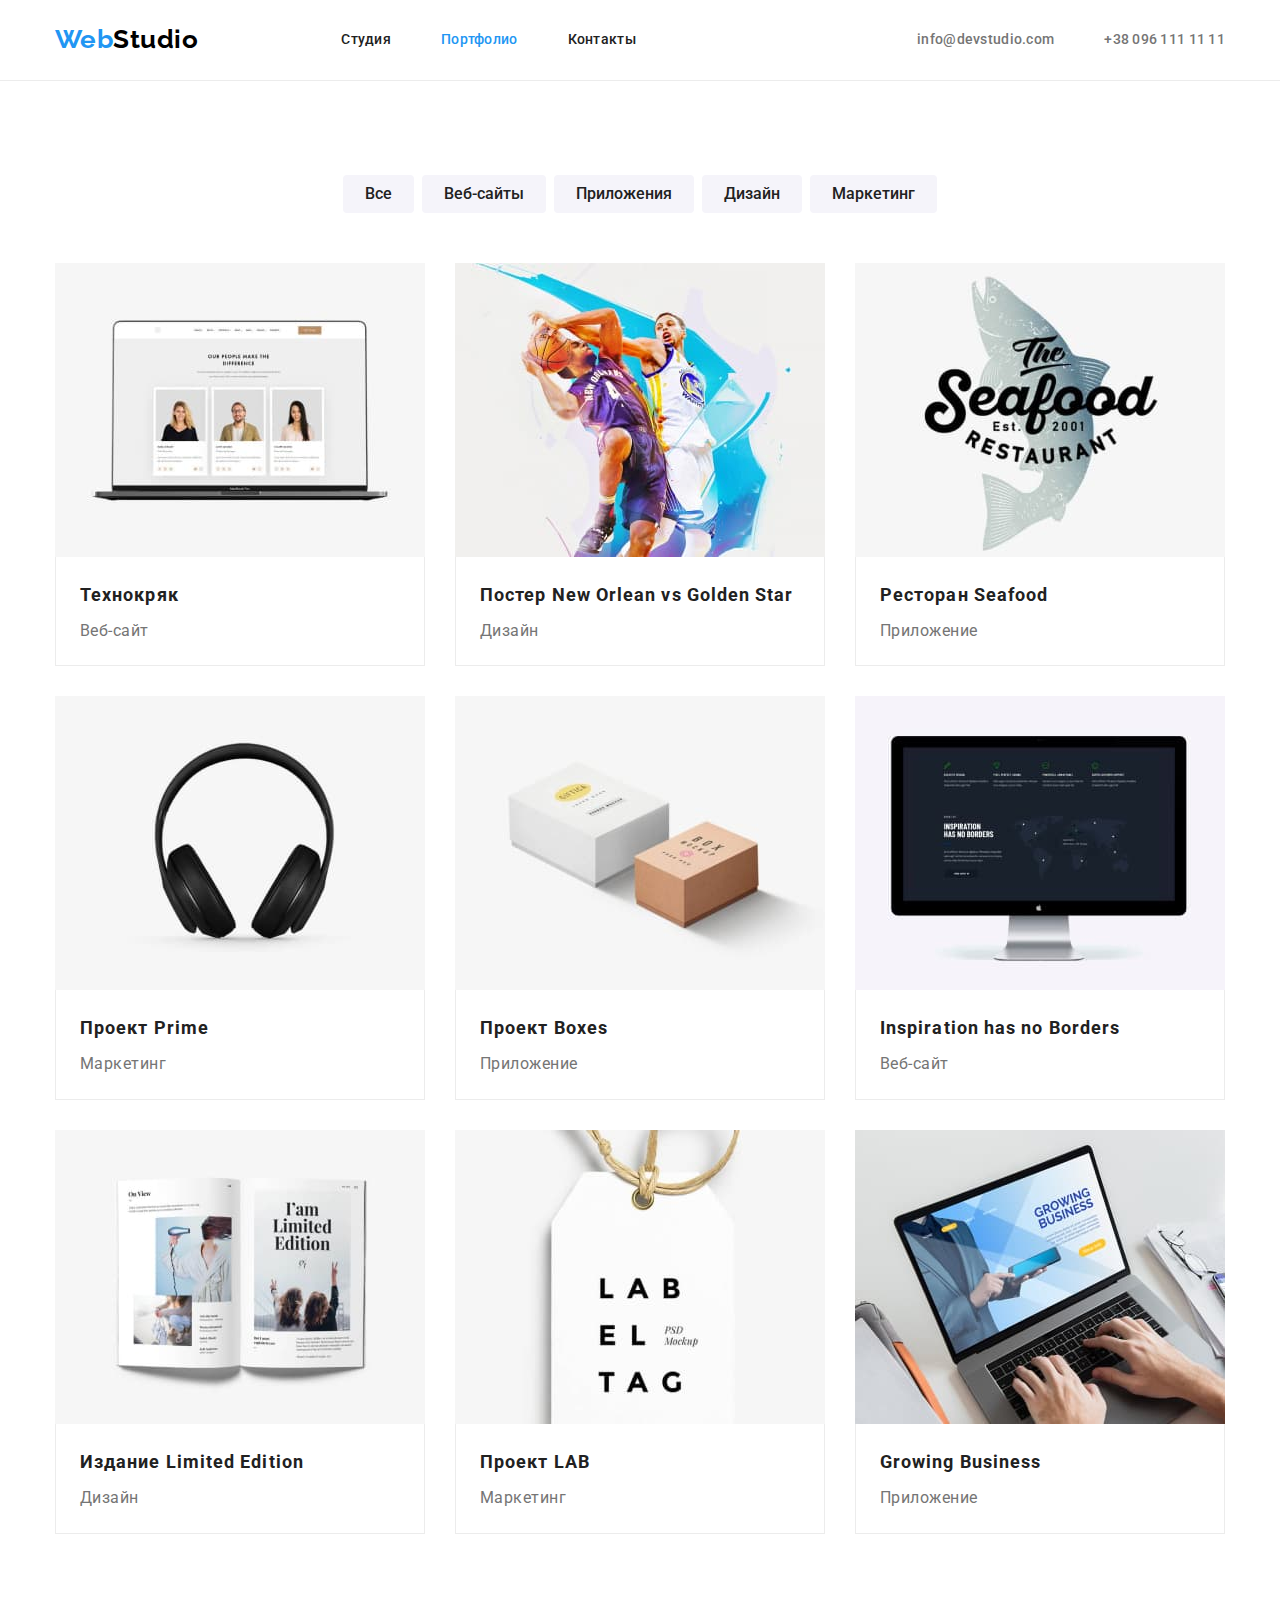
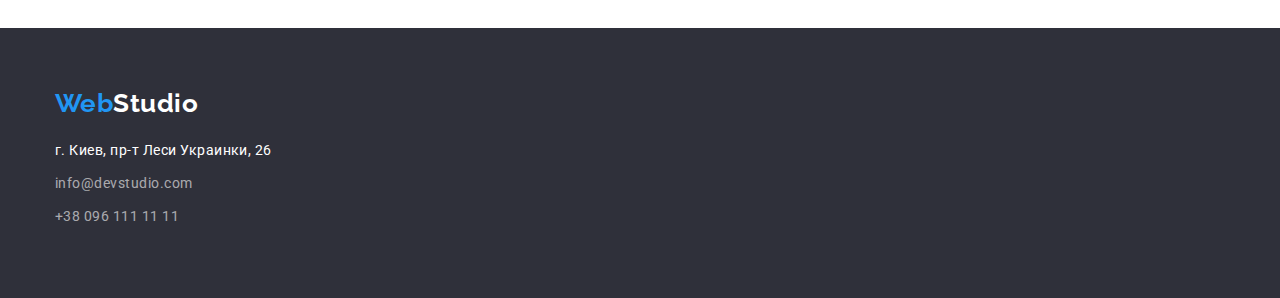
==== portfolio.html @ 41fed00e "первая часть" ====
<!DOCTYPE html>
<html lang="en">

<head>
    <meta charset="UTF-8">
    <meta name="viewport" content="width=device-width, initial-scale=1.0">
    <title>Портфолио</title>
    <link rel="stylesheet"
        href="https://cdnjs.cloudflare.com/ajax/libs/modern-normalize/1.0.0/modern-normalize.min.css ">
    <link rel="preconnect" href="https://fonts.gstatic.com">
    <link
        href="https://fonts.googleapis.com/css2?family=Raleway:wght@700&family=Roboto:wght@400;500;700;900&display=swap"
        rel="stylesheet">
    <link rel="stylesheet" href="./styles.css">
</head>

<body>
    <!--  Верхняя линия  -->

    <header class="page-header">
        <div class="conteiner">
            <nav class="main-nav">
                <a class="header-logo" href="./index.html"> <span class="logo">Web</span>Studio</a>

                <ul class="site-nav">
                    <li> <a href="./index.html" class="link">Студия</a></li>
                    <li> <a href="./portfolio.html" class="link current">Портфолио</a></li>
                    <li> <a href="" class="link">Контакты</a></li>
                </ul>
            </nav>
            <ul class="site-nav contacts">
                <li> <a href="mailto:info@devstudio.com" class="link">info@devstudio.com</a></li>
                <li> <a href="tel:+380961111111" class="link">+38 096 111 11 11</a></li>
            </ul>
        </div>
    </header>

    <main>
        <section class="sectio-radio-button">
            <div class="conteiner">
                <ul class="redio-button">
                    <li><button class="filtre" type="button">Все</button></li>
                    <li><button class="filtre" type="button">Веб-сайты</button> </li>
                    <li><button class="filtre" type="button">Приложения</button> </li>
                    <li><button class="filtre" type="button">Дизайн</button> </li>
                    <li><button class="filtre" type="button">Маркетинг</button> </li>
                </ul>
            </div>
        </section>

        <section class="section-project">
            <div class="conteiner">
                <!-- <h1>Наши роботы</h1> -->
                <ul class="project">
                    <li class="item">
                        <a href="">
                            <img src="./images/group1.jpg" alt="Веб-сайт">
                            <div class="card-content">
                                <h2>Технокряк</h2>
                                <p class="text category">Веб-сайт</p>
                            </div>
                        </a>
                    </li>
                    <li class="item"><a href="">
                            <img src="./images/group2.jpg" alt="Постер с баскетболистами">
                            <div class="card-content">
                                <h2>Постер New Orlean vs Golden Star</h2>
                                <p class="text category">Дизайн</p>
                            </div>
                        </a>
                    </li>
                    <li class="item">
                        <a href="">
                            <img src="./images/group3.jpg" width="370" alt="Лого ресторана">
                            <div class="card-content">
                                <h2>Ресторан Seafood</h2>
                                <p class="text category">Приложение</p>
                            </div>
                        </a>
                    </li>
                    <li class="item">
                        <a href="">
                            <img src="./images/group4.jpg" width="370" alt="Наушники">
                            <div class="card-content">
                                <h2>Проект Prime</h2>
                                <p class="text category">Маркетинг</p>
                            </div>
                        </a>
                    </li>
                    <li class="item">
                        <a href="">
                            <img src="./images/group5.jpg" width="370" alt="Две коробки">
                            <div class="card-content">
                                <h2>Проект Boxes</h2>
                                <p class="text category">Приложение</p>
                            </div>
                        </a>
                    </li>
                    <li class="item">
                        <a href="">
                            <img src="./images/group6.jpg" width="370" alt="Монитор">
                            <div class="card-content">
                                <h2>Inspiration has no Borders</h2>
                                <p class="text category">Веб-сайт</p>
                            </div>
                        </a>
                    </li>
                    <li class="item">
                        <a href="">
                            <img src="./images/group7.jpg" width="370" alt="Раскрытая книга">
                            <div class="card-content">
                                <h2>Издание Limited Edition</h2>
                                <p class="text category">Дизайн</p>
                            </div>
                        </a>
                    </li>
                    <li class="item">
                        <a href="">
                            <img src="./images/group8.jpg" width="370" alt="Лейбл">
                            <div class="card-content">
                                <h2>Проект LAB</h2>
                                <p class="text category">Маркетинг</p>
                            </div>
                        </a>
                    </li>
                    <li class="item">
                        <a href="">
                            <img src="./images/group9.jpg" width="370" alt="Ноутбук">
                            <div class="card-content">
                                <h2>Growing Business</h2>
                                <p class="text category">Приложение</p>
                            </div>
                        </a>
                    </li>
                </ul>
            </div>
        </section>
    </main>

    <!--  Футер  -->
    <footer class="footer">
        <div class="conteiner">
            <a class="footer-logo" href="./index.html"> <span class="logo">Web</span>Studio</a>
            <address class="footer-address">
                <p>г. Киев, пр-т Леси Украинки, 26</p>
                <a href="mailto:info@devstudio.com">info@devstudio.com</a>
                <a href="tel:+380991111111">+38 096 111 11 11</a>
            </address>
        </div>
    </footer>

</body>

</html>
---- styles.css ----
:root {
--main-text-color: #212121;
--text-p-color:  #757575;
--accent-color-blue: #2196F3;
--buttom-grey: #F5F4FA;
--white-minor: #ffffff;
--footer-hero-bgr-color: #2F303A;
--border-color: #ECECEC;
}

body {
color: var(--main-text-color);
font-family: Roboto, sans-serif;
letter-spacing: 0.03em;
}

ul {
    list-style: none;
    margin-top: 0px;
    margin-bottom: 0px;
    padding-left: 0px;
    padding-right: 0px;
}
a {
    text-decoration: none;
}

section img {
    display: block;
}


/* main-nav в верхней линии */
.main-nav,
.page-header .conteiner{
    display: flex;
    align-items: center;  
}

.page-header {
    border-bottom: 1px solid var(--border-color) ;
}
/* Лого верхнее */
.header-logo {
    color: #000000;
    }
.logo {
    color: var(--accent-color-blue);
}

.header-logo,
.logo,
.footer-logo {
 font-family: Raleway, sans-serif;
 font-size: 26px;
  font-weight: 700;
 line-height: 1.2;
}

main-nav a {
color: #000000;
      }

/*  site-nav */
/* .contacts a::before {
    display: flex;
    display: inline-block;
    background-repeat: no-repeat; 
content: "";
width: 16px;
height: 12px;
margin-right: 10px;
background-image: url(./css/envelope.svg);
background-size: contain;
background-position: center;
} */
/* .contacts a:nth-child(1)::before {
background-image: url(./css/envelope.svg);
}
.contacts a:nth-child(2)::before {
    background-image: url(./css/smartphone.svg);
} */


.site-nav {
    display: flex;
    margin-left: 93px;
    }

    .site-nav li {
    /* outline: 2px solid red; */
    margin-left: 50px;
}

.site-nav .link {
    padding-top: 32px;
    padding-bottom: 32px;
    display: block;

    color: var(--main-text-color);
    font-weight: 500;
    font-size: 14px;
    line-height: 1.14;
    letter-spacing: 0.02em;
}

.contacts {
margin-left: auto;
}

.contacts .link{
    color: var(--text-p-color);
   }

.site-nav .link.current{
    color: var(--accent-color-blue);
}

.link:hover,
.link:focus {
    color: var(--accent-color-blue);
}

h1 {
margin-top: 0px;
margin-bottom: 30px;
padding-top: 200px;

color:var(--white-minor);
font-weight: 900;
font-size: 44px;
line-height: 1.36;
text-align: center;
letter-spacing: 0.06em;
text-transform: uppercase;
}
.hero {
background: var(--footer-hero-bgr-color);
padding-top: 0px;
padding-bottom: 0px;
text-align: center;

background-image:  url(./css/Img.jpg);
background-repeat: no-repeat;
background-size: cover;
max-width: 100%;
height: 600px;
margin-left: auto;
margin-right: auto;
}
/* background-image: linear-gradient(
    rgba(47, 48, 58, 0.4),
} */

/* кнопка-ссылка */
.button {
    color:var(--white-minor);
    background-color:var(--accent-color-blue);
font-weight: 700;
font-size: 16px;
line-height: 1.8;
letter-spacing: 0.06em;
border-radius: 4px;
padding: 10px 32px;
display: inline-block;
min-width: 200px;
}

/* особенности */
.description-list{
display: flex;
align-items: center;
}
.description-list >.item{
    width: 270px;
   margin-right: 30px; 
}
/* Фоновые картинки в осбенностях */
.description-list .item::before{
    display: block;
    content: "";
    height: 120px;
    background: var(--buttom-grey) ;
    margin-bottom: 30px;
    background-repeat: no-repeat;
    background-position: center;
    }
.description-list .item:nth-child(1)::before{
    background-image: url(./css/antenna.svg);
}
.description-list .item:nth-child(2)::before{
    background-image: url(./css/clock.svg);
}
.description-list .item:nth-child(3)::before{
    background-image: url(./css/diagram.svg);
}
.description-list .item:nth-child(4)::before{
    background-image: url(./css/astronaut.svg);
}

.description-list li:nth-child(4n) {
margin-right: 0px;
}

.hero-description {
padding-top: 94px;
padding-bottom: 94px;
    /* background-color: violet; */
}

.hero-description h3 {
margin-top: 0px;
margin-bottom: 10px;

font-weight: 700;
font-size: 14px;
line-height: 1.14;
text-transform: uppercase;
}
.text {
margin-top: 0px;
margin-bottom: 0px;

color: var(--text-p-color);
font-size: 14px;
line-height: 1.7;
}

/* Чем мы занимаемся */
.activity {
    /* background-color: wheat; */
    padding-top: 0px;
    padding-bottom: 94px;
}

.activity h2,
.command h2,
.clients h2 {
margin-top: 0px;
margin-bottom: 50px;

font-weight: 700;
font-size: 36px;
line-height: 1.16;
text-align: center;
}

/* Наша команда */
.command {
background-color: var(--buttom-grey);
padding-top: 94px;
padding-bottom: 94px;
text-align: center;
}

.command-list{
    display: flex;
    }
.command-list .item {
width: 370px;
margin-right: 30px;
border: 1px solid var(--border-color);
box-shadow: 0px 1px 3px rgba(0, 0, 0, 0.12), 0px 1px 1px rgba(0, 0, 0, 0.14), 0px 2px 1px rgba(0, 0, 0, 0.2);
border-radius: 0px 0px 4px 4px;
}
.command-list .item:nth-child(4n){
    margin-right: 0px;
}

.command-name {
font-weight: 500;
font-size: 16px;

/* line-height: 1.18px; */

margin-top: 30px;
margin-bottom: 10px
}

.text-profession {
margin-top: 0px;
margin-bottom: 30px;

color: var(--text-p-color);
font-size: 16px;
line-height: 1.18;
}
/* Постоянные клиенты */
.clients{
padding-top: 94px;
padding-bottom: 94px;
}


/* Футер */

.footer-address p {
    color: var(--white-minor);
    margin-top: 0px;
    margin-bottom: 9px;
}
.footer-address a {
    color: rgba(255, 255, 255, 60%);
    margin-top: 0px;
    margin-bottom: 9px;
    display: block;
}
.footer .conteiner{
    padding-top: 60px;
    padding-bottom: 60px;
}
.footer {
    background-color:var(--footer-hero-bgr-color);
    }
.footer-logo {
    display: block;
color: var(--white-minor);
font-family: Raleway, sans-serif;
margin-bottom: 20px;
}


/* Свойства для 2стр Портфолио */
/*кноки фильтра */
.filtre {
border-radius: 4px;
border: none;
padding: 6px 22px;

color: var(--main-text-color);
background-color: var(--buttom-grey);
font-family: inherit;
font-weight: 500;
font-size: 16px;
line-height: 1.6;
font-family: Roboto, sans-serif;
}
.redio-button{
    display: flex;
    justify-content: center;
}
.redio-button li:not(:last-child) {
    margin-right: 8px;
}

.filtre:hover,
 .filtre:focus {
  color: var(--white-minor); 
  background-color: var(--accent-color-blue);
}

.sectio-radio-button {
padding-top: 94px;
padding-bottom: 50px;
/* background-color: rgb(206, 219, 177); */
}

/* наши работы */
.project{
    display: flex;
    flex-wrap: wrap;
}
.project .item {
    width: 370px;
    margin-right: 30px;
    margin-bottom: 30px;
   }
 .project .item:hover{
     box-shadow: 0px 1px 1px rgba(0, 0, 0, 0.12), 0px 4px 4px rgba(0, 0, 0, 0.06), 1px 4px 6px rgba(0, 0, 0, 0.16);
 }  

.project li:nth-child(3n) {
margin-right: 0px;
}
.project li:nth-last-child(-n+3) {
margin-bottom: 0px;
}
.card-content{
 border: 1px solid var(--border-color);
 border-top: transparent;
 padding: 20px 24px;

}
.project h2 {
margin-top: 0px;
margin-bottom: 4px;

color: var(--main-text-color) ;
font-weight: 700;
font-size: 18px;
line-height: 2;
letter-spacing: 0.06em;
}

.conteiner {
  width: 1200px;
  margin-left: auto;
  margin-right: auto;
  padding-left: 15px;
  padding-right: 15px;
  /* outline: 2px solid tomato; */
}

.section-project {
    padding-bottom: 94px;
    /* background-color: wheat; */
}

.category {
    font-size: 16px;
    line-height: 1.8;
}
.footer-address {
    font-size: 14px;
    line-height: 1.7;
    font-style: normal;
}
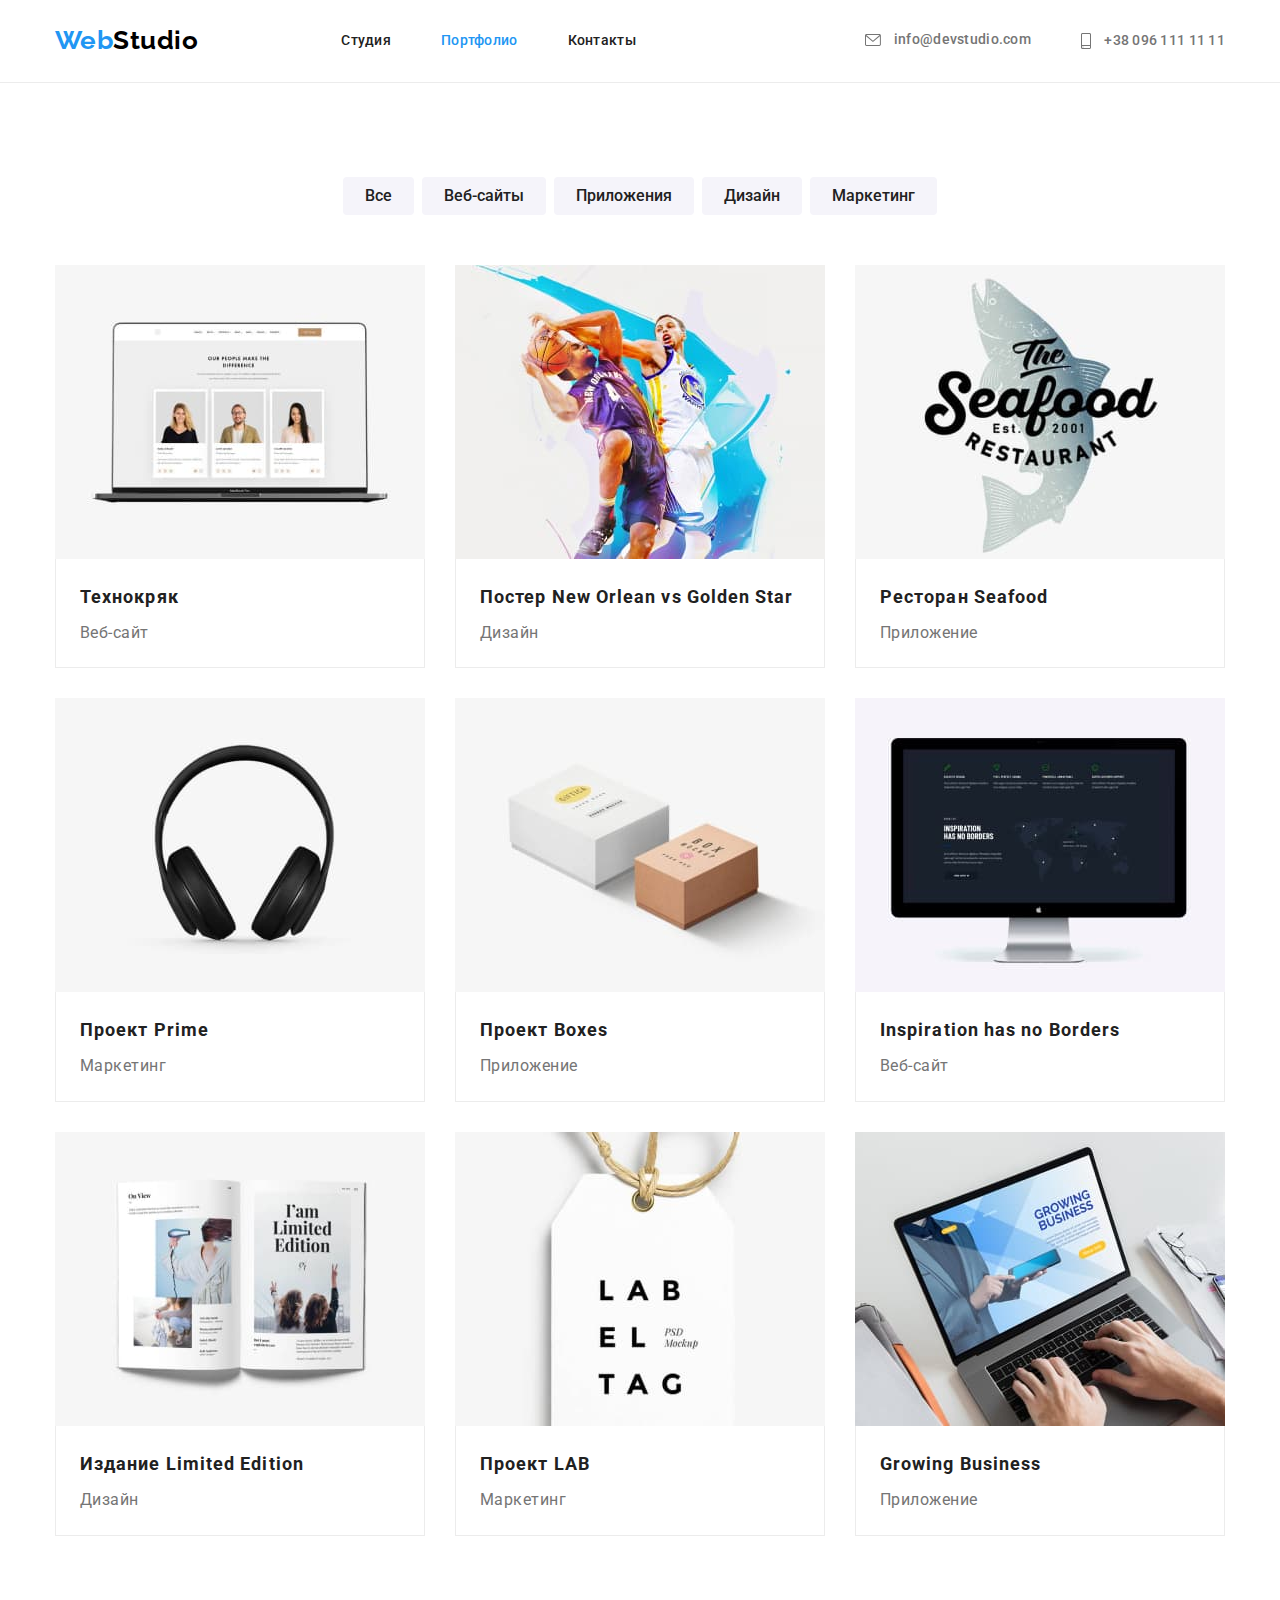
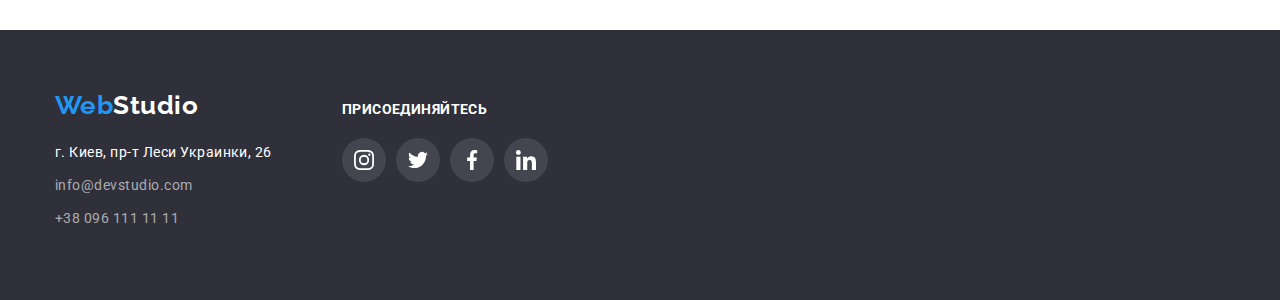
==== commit f1ffecb5: "ссылки в футере, иконки в site-nav, все svg черей срит" ====
--- a/portfolio.html
+++ b/portfolio.html
@@ -29,8 +29,16 @@
                 </ul>
             </nav>
             <ul class="site-nav contacts">
-                <li> <a href="mailto:info@devstudio.com" class="link">info@devstudio.com</a></li>
-                <li> <a href="tel:+380961111111" class="link">+38 096 111 11 11</a></li>
+                <li> <a href="mailto:info@devstudio.com" class="link">
+                        <svg class="icon" width="16" height="12">
+                            <use href="./images/icon/symbol-defs.svg#icon-envelope"></use>
+                        </svg>
+                        info@devstudio.com</a></li>
+                <li> <a href="tel:+380961111111" class="link">
+                        <svg class="icon" width="10" height="18">
+                            <use href="./images/icon/symbol-defs.svg#icon-smartphone"></use>
+                        </svg>
+                        +38 096 111 11 11</a></li>
             </ul>
         </div>
     </header>
@@ -140,13 +148,49 @@
     <!--  Футер  -->
     <footer class="footer">
         <div class="conteiner">
-            <a class="footer-logo" href="./index.html"> <span class="logo">Web</span>Studio</a>
-            <address class="footer-address">
-                <p>г. Киев, пр-т Леси Украинки, 26</p>
-                <a href="mailto:info@devstudio.com">info@devstudio.com</a>
-                <a href="tel:+380991111111">+38 096 111 11 11</a>
-            </address>
-        </div>
+            <div>
+                <a class="footer-logo block" href="./index.html"> <span class="logo">Web</span>Studio</a>
+                <address class="footer-address">
+                    <p>г. Киев, пр-т Леси Украинки, 26</p>
+                    <a href="mailto:info@devstudio.com">info@devstudio.com</a>
+                    <a href="tel:+380991111111">+38 096 111 11 11</a>
+                </address>
+            </div>
+
+
+            <div class="footer-link">
+                <p>Присоединяйтесь</p>
+                <ul class="socials-list">
+                    <li class="socials-item item-footer">
+                        <a href="">
+                            <svg>
+                                <use href="./images/icon/symbol-defs.svg#icon-instagram"></use>
+                            </svg>
+                        </a>
+                    </li>
+                    <li class="socials-item item-footer">
+                        <a href="">
+                            <svg>
+                                <use href="./images/icon/symbol-defs.svg#icon-twitter"></use>
+                            </svg>
+                        </a>
+                    </li>
+                    <li class="socials-item item-footer">
+                        <a href="">
+                            <svg>
+                                <use href="./images/icon/symbol-defs.svg#icon-facebook"></use>
+                            </svg>
+                        </a>
+                    </li>
+                    <li class="socials-item item-footer">
+                        <a href="">
+                            <svg>
+                                <use href="./images/icon/symbol-defs.svg#icon-linkedin"></use>
+                            </svg>
+                        </a>
+                    </li>
+                </ul>
+            </div>
     </footer>
 
 </body>
--- a/styles.css
+++ b/styles.css
@@ -6,6 +6,7 @@
 --white-minor: #ffffff;
 --footer-hero-bgr-color: #2F303A;
 --border-color: #ECECEC;
+--icons-color: #AFB1B8;
 }
 
 body {
@@ -22,86 +23,62 @@
     padding-right: 0px;
 }
 a {
-    text-decoration: none;
+text-decoration: none;
 }
 
 section img {
-    display: block;
-}
-
+display: block;
+}
 
 /* main-nav в верхней линии */
 .main-nav,
 .page-header .conteiner{
-    display: flex;
-    align-items: center;  
+display: flex;
+align-items: center;  
 }
 
 .page-header {
-    border-bottom: 1px solid var(--border-color) ;
+border-bottom: 1px solid var(--border-color) ;
 }
 /* Лого верхнее */
 .header-logo {
-    color: #000000;
-    }
+color: #000000;
+}
 .logo {
-    color: var(--accent-color-blue);
+color: var(--accent-color-blue);
 }
 
 .header-logo,
 .logo,
 .footer-logo {
- font-family: Raleway, sans-serif;
- font-size: 26px;
-  font-weight: 700;
- line-height: 1.2;
+font-family: Raleway, sans-serif;
+font-size: 26px;
+font-weight: 700;
+line-height: 1.2;
 }
 
 main-nav a {
 color: #000000;
-      }
-
-/*  site-nav */
-/* .contacts a::before {
-    display: flex;
-    display: inline-block;
-    background-repeat: no-repeat; 
-content: "";
-width: 16px;
-height: 12px;
-margin-right: 10px;
-background-image: url(./css/envelope.svg);
-background-size: contain;
-background-position: center;
-} */
-/* .contacts a:nth-child(1)::before {
-background-image: url(./css/envelope.svg);
-}
-.contacts a:nth-child(2)::before {
-    background-image: url(./css/smartphone.svg);
-} */
-
+}
 
 .site-nav {
-    display: flex;
-    margin-left: 93px;
-    }
-
-    .site-nav li {
-    /* outline: 2px solid red; */
-    margin-left: 50px;
+display: flex;
+margin-left: 93px;
+}
+
+.site-nav li {
+margin-left: 50px;
 }
 
 .site-nav .link {
-    padding-top: 32px;
-    padding-bottom: 32px;
-    display: block;
-
-    color: var(--main-text-color);
-    font-weight: 500;
-    font-size: 14px;
-    line-height: 1.14;
-    letter-spacing: 0.02em;
+padding-top: 32px;
+padding-bottom: 32px;
+display: block;
+color: var(--main-text-color);
+font-weight: 500;
+font-size: 14px;
+line-height: 1.14;
+letter-spacing: 0.02em;
 }
 
 .contacts {
@@ -109,17 +86,23 @@
 }
 
 .contacts .link{
-    color: var(--text-p-color);
-   }
+color: var(--text-p-color);
+}
 
 .site-nav .link.current{
-    color: var(--accent-color-blue);
+color: var(--accent-color-blue);
 }
 
 .link:hover,
 .link:focus {
-    color: var(--accent-color-blue);
-}
+color: var(--accent-color-blue);
+}
+
+.site-nav .icon {
+    fill: currentColor;
+    margin-right: 10px;
+    vertical-align: middle;
+     }
 
 h1 {
 margin-top: 0px;
@@ -139,11 +122,14 @@
 padding-top: 0px;
 padding-bottom: 0px;
 text-align: center;
-
-background-image:  url(./css/Img.jpg);
+background-image: linear-gradient(
+      to right,
+      rgba(47, 48, 58, 0.4),
+      rgba(47, 48, 58, 0.4)),
+url(./css/Img.jpg);
 background-repeat: no-repeat;
 background-size: cover;
-max-width: 100%;
+max-width: 1600px;
 height: 600px;
 margin-left: auto;
 margin-right: auto;
@@ -172,30 +158,8 @@
 align-items: center;
 }
 .description-list >.item{
-    width: 270px;
-   margin-right: 30px; 
-}
-/* Фоновые картинки в осбенностях */
-.description-list .item::before{
-    display: block;
-    content: "";
-    height: 120px;
-    background: var(--buttom-grey) ;
-    margin-bottom: 30px;
-    background-repeat: no-repeat;
-    background-position: center;
-    }
-.description-list .item:nth-child(1)::before{
-    background-image: url(./css/antenna.svg);
-}
-.description-list .item:nth-child(2)::before{
-    background-image: url(./css/clock.svg);
-}
-.description-list .item:nth-child(3)::before{
-    background-image: url(./css/diagram.svg);
-}
-.description-list .item:nth-child(4)::before{
-    background-image: url(./css/astronaut.svg);
+width: 270px;
+margin-right: 30px; 
 }
 
 .description-list li:nth-child(4n) {
@@ -205,7 +169,6 @@
 .hero-description {
 padding-top: 94px;
 padding-bottom: 94px;
-    /* background-color: violet; */
 }
 
 .hero-description h3 {
@@ -225,17 +188,21 @@
 font-size: 14px;
 line-height: 1.7;
 }
-
+.description-icon{
+background-color: var(--buttom-grey);
+border-radius: 4px;
+padding: 25px 100px;
+margin-bottom: 30px;
+}
 /* Чем мы занимаемся */
 .activity {
-    /* background-color: wheat; */
-    padding-top: 0px;
-    padding-bottom: 94px;
+padding-top: 0px;
+padding-bottom: 94px;
 }
 
 .activity h2,
 .command h2,
-.clients h2 {
+.section-clients h2 {
 margin-top: 0px;
 margin-bottom: 50px;
 
@@ -254,8 +221,8 @@
 }
 
 .command-list{
-    display: flex;
-    }
+display: flex;
+}
 .command-list .item {
 width: 370px;
 margin-right: 30px;
@@ -264,36 +231,100 @@
 border-radius: 0px 0px 4px 4px;
 }
 .command-list .item:nth-child(4n){
-    margin-right: 0px;
+margin-right: 0px;
 }
 
 .command-name {
 font-weight: 500;
 font-size: 16px;
-
 /* line-height: 1.18px; */
-
 margin-top: 30px;
 margin-bottom: 10px
 }
 
 .text-profession {
 margin-top: 0px;
-margin-bottom: 30px;
+margin-bottom: 16px;
 
 color: var(--text-p-color);
 font-size: 16px;
 line-height: 1.18;
 }
+/* Ссылки на соцсети */
+.socials-list{
+ display: flex; 
+ justify-content: center;  
+}
+.socials-item{
+margin-bottom: 30px;
+margin-right: 10px;
+}
+.socials-item:last-child {
+margin-right: 0;
+}
+
+.socials-item a{
+display: flex;
+justify-content: center;
+align-items: center; 
+
+width: 44px;
+height: 44px;
+color: var(--icons-color);
+border-radius: 50%;
+}
+.socials-item a:hover,
+.socials-item a:focus {
+background-color: var(--accent-color-blue);
+}
+
+.socials-item svg{
+width: 20px;
+height: 20px;
+fill: var(--icons-color);
+}
+.socials-item svg:hover{
+fill: #ffffff
+}
+
 /* Постоянные клиенты */
-.clients{
+.section-clients{
 padding-top: 94px;
 padding-bottom: 94px;
-}
-
+text-align: center;
+}
+.clients-list{
+display: flex;
+}
+
+.clients-item{
+margin-right: 30px;
+}
+.clients-item:last-child {
+margin-right: 0;
+}
+
+.client-link{
+display: flex;
+justify-content: center;
+align-items: center;
+
+color: var(--icons-color);
+border: 1px solid  var(--icons-color);
+border-radius: 4px;
+width: 170px;
+height: 90px;
+}
+.client-link:hover,
+.client-link:focus {
+color: var(--accent-color-blue);
+border: 1px solid  var(--accent-color-blue);
+}
+.clients-icon{
+fill: currentColor;
+}
 
 /* Футер */
-
 .footer-address p {
     color: var(--white-minor);
     margin-top: 0px;
@@ -306,20 +337,54 @@
     display: block;
 }
 .footer .conteiner{
+    display: flex;
+    align-items: baseline;
+
     padding-top: 60px;
     padding-bottom: 60px;
 }
 .footer {
-    background-color:var(--footer-hero-bgr-color);
+background-color:var(--footer-hero-bgr-color);
     }
 .footer-logo {
-    display: block;
+display: block;
 color: var(--white-minor);
 font-family: Raleway, sans-serif;
 margin-bottom: 20px;
 }
 
-
+.footer-link{
+display: block;
+margin-left: 70px;
+}
+.footer-link p{
+margin-top: 0;
+margin-bottom: 20px;
+color:  var(--white-minor);
+font-weight: 700;
+font-size: 14px;
+line-height: 1.14;
+letter-spacing: 0.03em;
+text-transform: uppercase;
+}
+.footer-link a{
+display: flex;
+justify-content: center;
+align-items: center;
+color:  var(--white-minor); 
+background-color: rgba(255, 255, 255, 0.1);
+}
+.item-footer {
+    margin-right: 10px;
+    margin-bottom: 0px;
+}
+.item-footer:not(:last-child) {
+    margin-right: 10px;
+}
+
+.item-footer svg {
+    fill: currentColor;
+}
 /* Свойства для 2стр Портфолио */
 /*кноки фильтра */
 .filtre {
@@ -352,7 +417,6 @@
 .sectio-radio-button {
 padding-top: 94px;
 padding-bottom: 50px;
-/* background-color: rgb(206, 219, 177); */
 }
 
 /* наши работы */
@@ -379,7 +443,6 @@
  border: 1px solid var(--border-color);
  border-top: transparent;
  padding: 20px 24px;
-
 }
 .project h2 {
 margin-top: 0px;
@@ -398,13 +461,11 @@
   margin-right: auto;
   padding-left: 15px;
   padding-right: 15px;
-  /* outline: 2px solid tomato; */
-}
+ }
 
 .section-project {
     padding-bottom: 94px;
-    /* background-color: wheat; */
-}
+  }
 
 .category {
     font-size: 16px;
